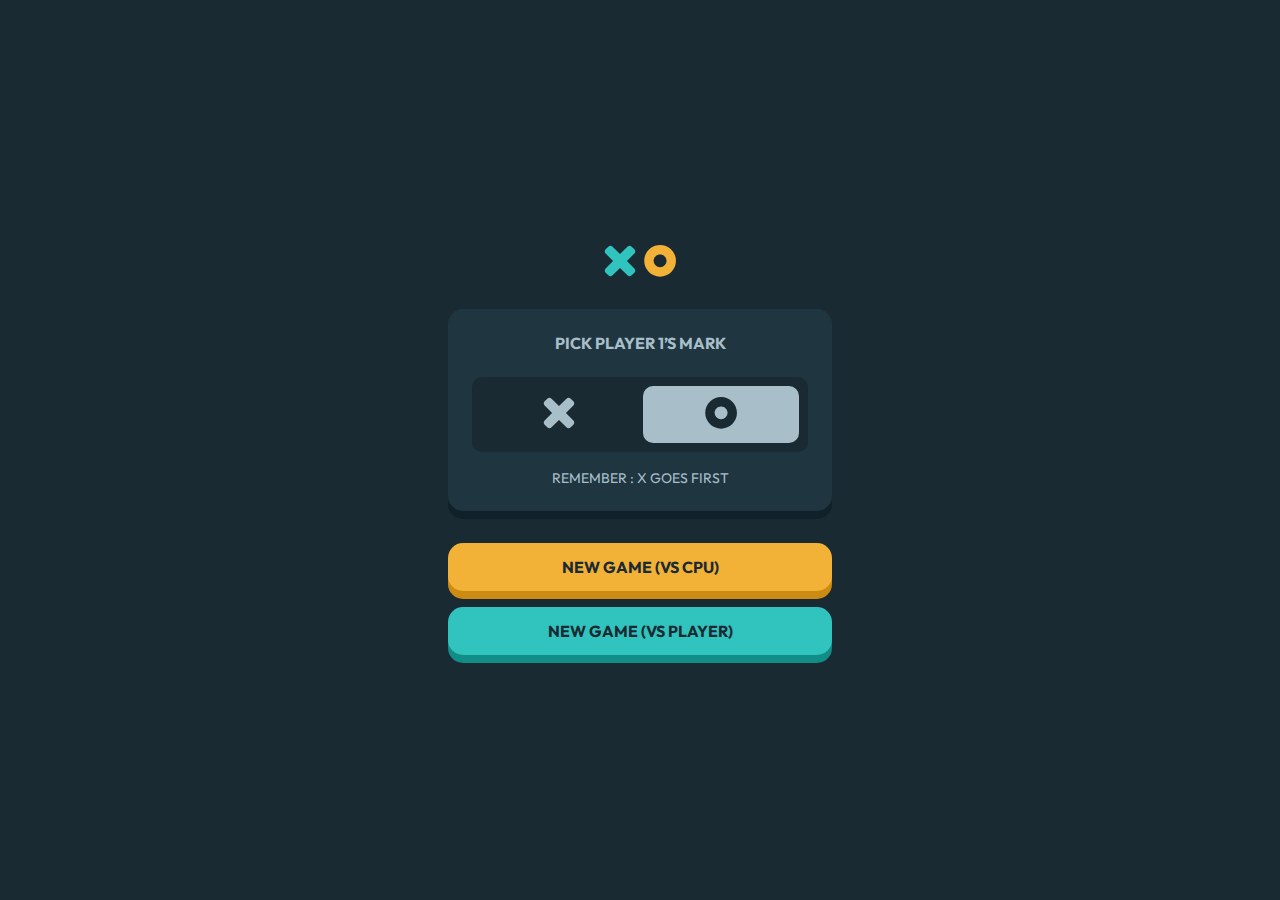
==== index.html @ 4eef0d19 "feat (app) : first commit" ====
<!DOCTYPE html>
<html lang="en">
	<head>
		<meta charset="UTF-8" />
		<meta name="viewport" content="width=device-width, initial-scale=1.0" />
		<title>tic-tac-toe</title>
		<link rel="stylesheet" href="./style.css" />
	</head>
	<body>
		<main>
			<div class="f-r">
				<img src="./assets/cross.svg" alt="cross" />
				<img src="./assets/circle.svg" alt="circle" />
			</div>
			<section class="choose-player">
				<h1>PICK PLAYER 1’S MARK</h1>
				<div class="choose-div">
					<button class="choose-div-pion">
						<img src="./assets/cross-choose.svg" alt="cross" />
					</button>
					<button class="choose-div-pion choose">
						<img src="./assets/circle-choose.svg" alt="circle" />
					</button>
				</div>
                <p class="remember">REMEMBER : X GOES FIRST</p>
			</section>
            <section class="second-sect">
                <button class="cpu-btn">NEW GAME (VS CPU)</button>
                <button class="player-btn">NEW GAME  (VS PLAYER)</button>
            </section>
		</main>
	</body>
</html>
---- style.css ----
@import url("https://fonts.googleapis.com/css2?family=Outfit:wght@100..900&display=swap");
* {
	padding: 0;
	margin: 0;
	box-sizing: border-box;
	font-family: "Outfit", serif;
}
body {
    display: flex;
    align-items: center;
    justify-content: center;
    height: 100vh;
	background-color: #1a2a33;
}
.f-r {
	display: flex;
	align-items: center;
	justify-content: center;
	flex-direction: row;
	gap: 8px;
	margin-bottom: 32px;
}
.choose-player {
	display: flex;
	align-items: center;
	justify-content: center;
	flex-direction: column;
	background-color: #1f3641;
	border-radius: 15px;
	-webkit-box-shadow: 0px 8px 0px 0px #10212a;
	box-shadow: 0px 8px 0px 0px #10212a;
	padding: 24px;
    width: 100%;
    margin-bottom: 32px;
}
h1 {
	color: #a8bfc9;
	font-weight: 700;
	font-size: 16px;
	text-align: center;
}
.choose-div {
	display: flex;
	flex-direction: row;
	gap: 5px;
	padding: 9px;
    width: 100%;
	background-color: #1a2a33;
	border-radius: 10px;
	margin: 24px 0 17px 0;
}
.choose-div-pion {
	cursor: pointer;
	padding: 11px 50px;
    width: 100%;
	background-color: transparent;
	border: none;
}
.choose {
	background-color: #a8bfc9;
	border: none;
	border-radius: 10px;
}
.remember {
	font-weight: 400;
	font-size: 14px;
	color: #a8bfc9;
}
.second-sect {
	display: flex;
	flex-direction: column;
	gap: 1rem;
}
.cpu-btn,
.player-btn {
    width: 100%;
    padding: 14px 0;
    cursor: pointer;
	color: #1a2a33;
	font-size: 16px;
	font-weight: 700;
    border: none;
    border-radius: 15px;
}
.cpu-btn {
	background-color: #f2b137;
	-webkit-box-shadow: 0px 8px 0px 0px #CC8B13;
	box-shadow: 0px 8px 0px 0px #CC8B13;
}
.player-btn {
	background-color: #31C3BD;
	-webkit-box-shadow: 0px 8px 0px 0px #118C87;
	box-shadow: 0px 8px 0px 0px #118C87;
}

@media screen and (min-width: 376px) {
    main {
        width: 50%;
    }
}

@media screen and (min-width: 768px) {
    main {
        width: 30%;
    }
}
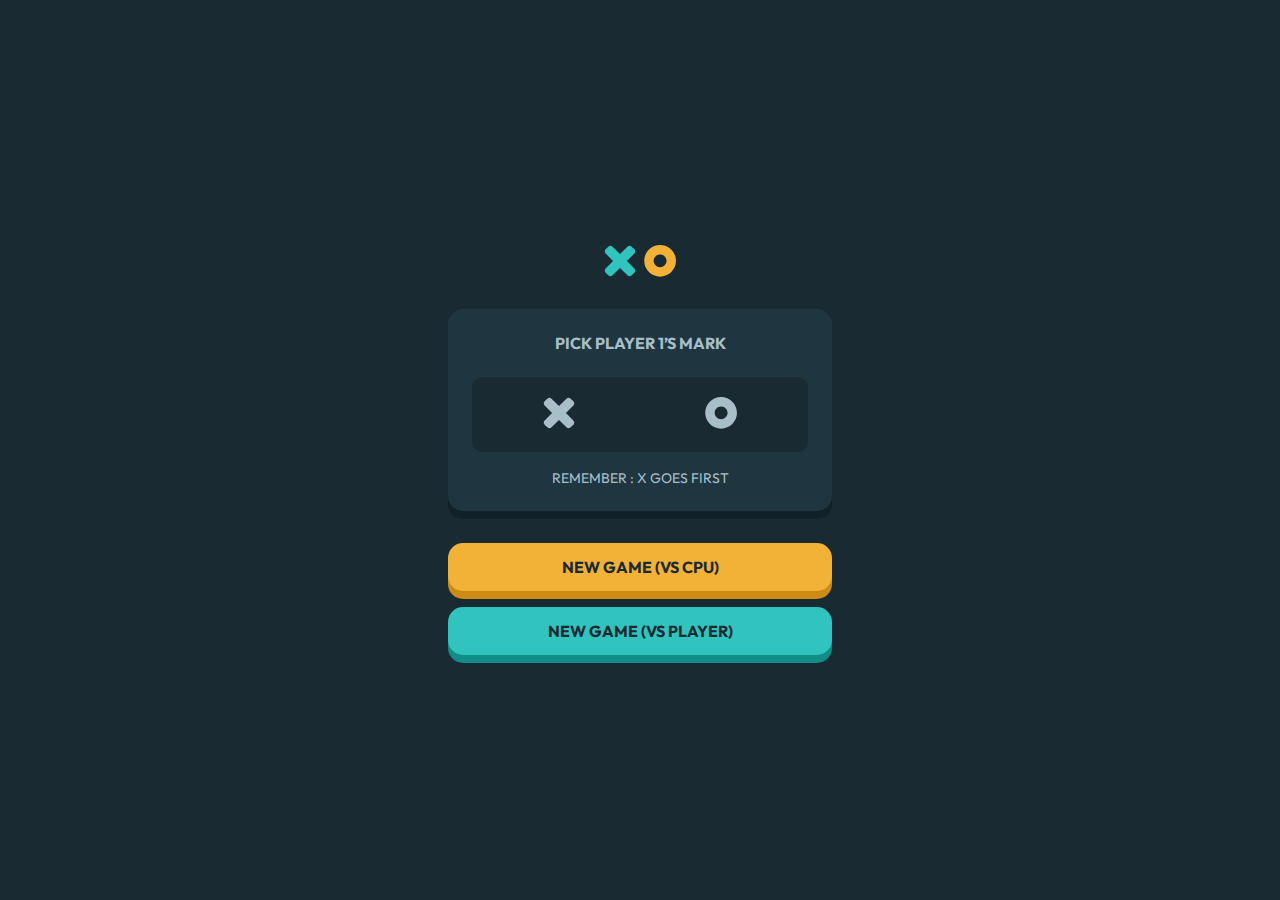
==== commit 5374c8ba: "feat (app) : commit" ====
--- a/index.html
+++ b/index.html
@@ -1,33 +1,44 @@
 <!DOCTYPE html>
 <html lang="en">
-	<head>
-		<meta charset="UTF-8" />
-		<meta name="viewport" content="width=device-width, initial-scale=1.0" />
-		<title>tic-tac-toe</title>
-		<link rel="stylesheet" href="./style.css" />
-	</head>
-	<body>
-		<main>
-			<div class="f-r">
-				<img src="./assets/cross.svg" alt="cross" />
-				<img src="./assets/circle.svg" alt="circle" />
-			</div>
-			<section class="choose-player">
-				<h1>PICK PLAYER 1’S MARK</h1>
-				<div class="choose-div">
-					<button class="choose-div-pion">
-						<img src="./assets/cross-choose.svg" alt="cross" />
-					</button>
-					<button class="choose-div-pion choose">
-						<img src="./assets/circle-choose.svg" alt="circle" />
-					</button>
-				</div>
-                <p class="remember">REMEMBER : X GOES FIRST</p>
-			</section>
-            <section class="second-sect">
-                <button class="cpu-btn">NEW GAME (VS CPU)</button>
-                <button class="player-btn">NEW GAME  (VS PLAYER)</button>
-            </section>
-		</main>
-	</body>
+  <head>
+    <meta charset="UTF-8" />
+    <meta name="viewport" content="width=device-width, initial-scale=1.0" />
+    <title>tic-tac-toe</title>
+    <link rel="stylesheet" href="./style.css" />
+  </head>
+  <body>
+    <main>
+      <div class="f-r">
+        <img src="./assets/cross.svg" alt="cross" />
+        <img src="./assets/circle.svg" alt="circle" />
+      </div>
+      <section class="choose-player">
+        <h1>PICK PLAYER 1’S MARK</h1>
+        <div class="choose-div">
+          <button class="choose-div-pion" id="choose-div-pion-cross">
+            <img
+              src="./assets/cross-choose.svg"
+              alt="cross"
+              id="cross-choose-active"
+            />
+          </button>
+          <button class="choose-div-pion" id="choose-div-pion-circle">
+            <img
+              src="./assets/circle-choose.svg"
+              alt="circle"
+              id="circle-choose-active"
+            />
+          </button>
+        </div>
+        <p class="remember">REMEMBER : X GOES FIRST</p>
+      </section>
+      <section class="second-sect">
+        <button class="cpu-btn">NEW GAME (VS CPU)</button>
+        <a href="./start.html"
+          ><button class="player-btn">NEW GAME (VS PLAYER)</button></a
+        >
+      </section>
+    </main>
+    <script src="./option.js"></script>
+  </body>
 </html>
--- a/style.css
+++ b/style.css
@@ -39,6 +39,10 @@
 	font-size: 16px;
 	text-align: center;
 }
+a {
+	text-decoration: none;
+	color: #1A2A33;
+}
 .choose-div {
 	display: flex;
 	flex-direction: row;
@@ -53,7 +57,7 @@
 	cursor: pointer;
 	padding: 11px 50px;
     width: 100%;
-	background-color: transparent;
+	background-color: #1a2a33;
 	border: none;
 }
 .choose {
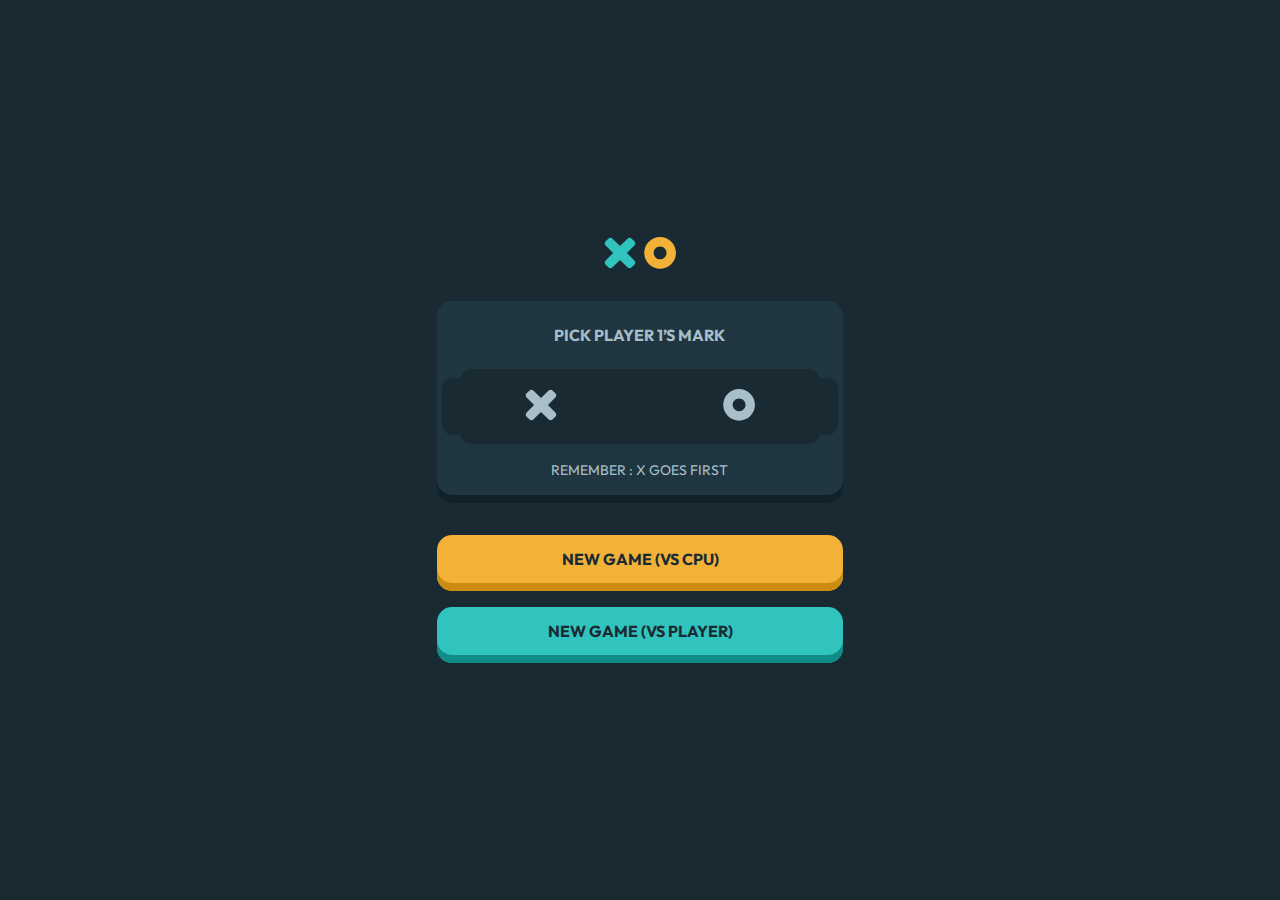
==== commit 6307a0b3: "feat (app) : finished" ====
--- a/index.html
+++ b/index.html
@@ -7,8 +7,9 @@
     <link rel="stylesheet" href="./style.css" />
   </head>
   <body>
-    <main>
-      <div class="f-r">
+    <div class="truc" id="truc"></div>
+    <div class="menu-game" id="menu-game">
+      <div class="f-r-main">
         <img src="./assets/cross.svg" alt="cross" />
         <img src="./assets/circle.svg" alt="circle" />
       </div>
@@ -34,11 +35,85 @@
       </section>
       <section class="second-sect">
         <button class="cpu-btn">NEW GAME (VS CPU)</button>
-        <a href="./start.html"
-          ><button class="player-btn">NEW GAME (VS PLAYER)</button></a
-        >
+        <button class="player-btn" id="player-btn">NEW GAME (VS PLAYER)</button>
       </section>
-    </main>
-    <script src="./option.js"></script>
+    </div>
+    <div class="play-game">
+      <header>
+        <div class="f-r">
+          <img src="./assets/cross.svg" alt="cross" />
+          <img src="./assets/circle.svg" alt="circle" />
+        </div>
+        <div class="div-turn">
+          <img src="./assets/cross.svg" alt="cross-turn" id="cross-turn" />
+          <p class="div-turn-para">TURN</p>
+        </div>
+        <button class="back-btn" id="back-btn">
+          <img src="./assets/Redo.svg" alt="redo" />
+        </button>
+      </header>
+      <main>
+        <div class="container">
+          <button class="btn-pion"><img src="" alt="" id="pion" /></button>
+          <button class="btn-pion"><img src="" alt="" id="pion" /></button>
+          <button class="btn-pion"><img src="" alt="" id="pion" /></button>
+          <button class="btn-pion"><img src="" alt="" id="pion" /></button>
+          <button class="btn-pion"><img src="" alt="" id="pion" /></button>
+          <button class="btn-pion"><img src="" alt="" id="pion" /></button>
+          <button class="btn-pion"><img src="" alt="" id="pion" /></button>
+          <button class="btn-pion"><img src="" alt="" id="pion" /></button>
+          <button class="btn-pion"><img src="" alt="" id="pion" /></button>
+        </div>
+        <div class="players-row">
+          <div class="players-div blue">
+            <p class="players-div-para">X (P2)</p>
+            <p class="score" id="cross-score">0</p>
+          </div>
+          <div class="players-div gray">
+            <p class="players-div-para">TIES</p>
+            <p class="score" id="score-tied">0</p>
+          </div>
+          <div class="players-div orange">
+            <p class="players-div-para">O (P1)</p>
+            <p class="score" id="circle-score">0</p>
+          </div>
+        </div>
+      </main>
+    </div>
+    <section class="round-sect" id="round-sect">
+      <p class="player-win" id="player-win"></p>
+      <div class="round-r" id="round-r">
+        <img src="" alt="circle-round" id="pion-round" />
+        <h2 id="heading-two">TAKES THE ROUND</h2>
+      </div>
+      <div class="btns-round">
+        <button class="quit btn-truc" id="quit">QUIT</button>
+        <button class="next-round btn-truc" id="next-round">NEXT ROUND</button>
+      </div>
+    </section>
+    <section class="round-sect-tied" id="round-sect-tied">
+      <p class="player-win" id="player-win"></p>
+      <div class="round-r" id="round-r">
+        <h2 id="heading-two-tied">TAKES THE ROUND</h2>
+      </div>
+      <div class="btns-round">
+        <button class="quit btn-truc" id="quit">QUIT</button>
+        <button class="next-round btn-truc" id="next-round-tied">
+          NEXT ROUND
+        </button>
+      </div>
+    </section>
+    <section class="round-sect-back" id="round-sect-back">
+      <p class="player-win" id="player-win"></p>
+      <div class="round-r" id="round-r">
+        <h2 id="heading-two-back">TAKES THE ROUND</h2>
+      </div>
+      <div class="btns-round">
+        <button class="quit btn-truc-back" id="no-back"></button>
+        <button class="next-round btn-truc-back" id="yes-back"></button>
+      </div>
+    </section>
+    <script src="option.js"></script>
+    <script src="main.js"></script>
   </body>
 </html>
--- a/style.css
+++ b/style.css
@@ -1,110 +1,406 @@
 @import url("https://fonts.googleapis.com/css2?family=Outfit:wght@100..900&display=swap");
 * {
-	padding: 0;
-	margin: 0;
-	box-sizing: border-box;
-	font-family: "Outfit", serif;
-}
+  padding: 0;
+  margin: 0;
+  box-sizing: border-box;
+  font-family: "Outfit", serif;
+}
+html {
+  height: 100vh;
+}
+/* .play-game {
+	display: none;
+} */
 body {
-    display: flex;
-    align-items: center;
-    justify-content: center;
-    height: 100vh;
-	background-color: #1a2a33;
+  display: flex;
+  align-items: center;
+  justify-content: center;
+  height: 100vh;
+  flex-direction: column;
+  z-index: 0;
+  background-color: #1a2a33;
+}
+.menu-game {
+  display: none;
+}
+.round-sect,
+.round-sect-tied,
+.round-sect-back {
+  display: none;
+}
+header {
+  display: flex;
+  flex-direction: row;
+  align-items: center;
+  justify-content: center;
+  padding: 24px 23px 64px 24px;
 }
 .f-r {
-	display: flex;
-	align-items: center;
-	justify-content: center;
-	flex-direction: row;
-	gap: 8px;
-	margin-bottom: 32px;
+  padding-right: 46px;
+}
+.div-turn {
+  display: flex;
+  flex-direction: row;
+  align-items: center;
+  background-color: #1f3641;
+  padding: 9px 15px 12px 15px;
+  box-shadow: 0px -4px 0px 0px rgba(16, 33, 42, 1) inset;
+  border-radius: 5px;
+  gap: 9px;
+  margin-right: 74px;
+}
+.div-turn-para {
+  color: #a8bfc9;
+  font-size: 14px;
+  font-weight: 700;
+}
+img[alt="cross-turn"] {
+  height: 16px;
+  width: 16px;
+}
+img[alt="cross"],
+img[alt="circle"] {
+  height: 32px;
+}
+.back-btn {
+  padding: 12px;
+  background-color: #a8bfc9;
+  border: none;
+  border-radius: 5px;
+  box-shadow: 0px -4px 0px 0px rgba(107, 137, 151, 1) inset;
+}
+.container {
+  display: grid;
+  grid-template-columns: repeat(3, 88px);
+  grid-template-rows: repeat(3, 88px);
+  gap: 20px;
+  justify-content: center;
+  padding: 0 24px;
+  padding-bottom: 20px;
+}
+.btn-pion {
+  border: none;
+  border-radius: 10px;
+  box-shadow: 0px -8px 0px 0px rgba(16, 33, 42, 1) inset;
+  background-color: #1f3641;
+}
+.players-row {
+  display: flex;
+  flex-direction: row;
+  justify-content: center;
+  padding: 0 24px;
+  gap: 20px;
+}
+.players-div {
+  display: flex;
+  flex-direction: column;
+  align-items: center;
+}
+.blue {
+  background-color: #31c3bd;
+  padding: 12px 22px;
+  border-radius: 10px;
+}
+.gray {
+  background-color: #a8bfc9;
+  padding: 12px 29px;
+  border-radius: 10px;
+}
+.orange {
+  background-color: #f2b137;
+  padding: 12px 22px;
+  border-radius: 10px;
+}
+.players-div-para {
+  color: #1a2a33;
+  font-size: 14px;
+  font-weight: 400;
+}
+.score {
+  color: #1a2a33;
+  font-size: 24px;
+  font-weight: 700;
+}
+
+img[alt="cross-turn"],
+img[alt="circle-turn"] {
+  height: 16px;
+}
+
+/* Menu-Game */
+.menu-game {
+  position: absolute;
+  top: 0;
+  bottom: 0;
+  left: 0;
+  right: 0;
+  display: flex;
+  flex-direction: column;
+  justify-content: center;
+  padding: 0 24px;
+  background-color: #1a2a33;
+}
+.f-r-main {
+  display: flex;
+  align-items: center;
+  justify-content: center;
+  gap: 8px;
+  padding-bottom: 32px;
 }
 .choose-player {
-	display: flex;
-	align-items: center;
-	justify-content: center;
-	flex-direction: column;
-	background-color: #1f3641;
-	border-radius: 15px;
-	-webkit-box-shadow: 0px 8px 0px 0px #10212a;
-	box-shadow: 0px 8px 0px 0px #10212a;
-	padding: 24px;
-    width: 100%;
-    margin-bottom: 32px;
+  display: flex;
+  flex-direction: column;
+  align-items: center;
+  background-color: #1f3641;
+  box-shadow: 0px -8px 0px 0px rgba(16, 33, 42, 1) inset;
+  padding: 24px;
+  border-radius: 15px;
+  margin-bottom: 32px;
 }
 h1 {
-	color: #a8bfc9;
-	font-weight: 700;
-	font-size: 16px;
-	text-align: center;
-}
-a {
-	text-decoration: none;
-	color: #1A2A33;
+  color: #a8bfc9;
+  font-size: 16px;
+  font-weight: 700;
+  padding-bottom: 24px;
 }
 .choose-div {
-	display: flex;
-	flex-direction: row;
-	gap: 5px;
-	padding: 9px;
-    width: 100%;
-	background-color: #1a2a33;
-	border-radius: 10px;
-	margin: 24px 0 17px 0;
+  display: flex;
+  flex-direction: row;
+  justify-content: center;
+  margin-bottom: 17px;
+  background-color: #1a2a33;
+  border-radius: 10px;
+  padding: 9px 8px;
+  width: 100%;
 }
 .choose-div-pion {
-	cursor: pointer;
-	padding: 11px 50px;
-    width: 100%;
-	background-color: #1a2a33;
-	border: none;
+  background-color: #1a2a33;
+  border-radius: 10px;
+  border: none;
+  padding: 11px 50px;
 }
 .choose {
-	background-color: #a8bfc9;
-	border: none;
-	border-radius: 10px;
+  background-color: #a8bfc9;
 }
 .remember {
-	font-weight: 400;
-	font-size: 14px;
-	color: #a8bfc9;
+  font-size: 14px;
+  font-weight: 400;
+  color: #a8bfc9;
 }
 .second-sect {
-	display: flex;
-	flex-direction: column;
-	gap: 1rem;
+  display: flex;
+  flex-direction: column;
+  gap: 16px;
 }
 .cpu-btn,
 .player-btn {
-    width: 100%;
-    padding: 14px 0;
-    cursor: pointer;
-	color: #1a2a33;
-	font-size: 16px;
-	font-weight: 700;
-    border: none;
-    border-radius: 15px;
+  display: flex;
+  align-items: center;
+  justify-content: center;
+  color: #1a2a33;
+  font-size: 16px;
+  font-weight: 700;
+  border-radius: 15px;
+  border: none;
 }
 .cpu-btn {
-	background-color: #f2b137;
-	-webkit-box-shadow: 0px 8px 0px 0px #CC8B13;
-	box-shadow: 0px 8px 0px 0px #CC8B13;
+  padding: 14px 4.75rem 22px 4.875rem;
+  background-color: #f2b137;
+  box-shadow: 0px -8px 0px 0px rgba(204, 139, 19, 1) inset;
 }
 .player-btn {
-	background-color: #31C3BD;
-	-webkit-box-shadow: 0px 8px 0px 0px #118C87;
-	box-shadow: 0px 8px 0px 0px #118C87;
+  padding: 14px 3.688rem 22px 3.813rem;
+  box-shadow: 0px -8px 0px 0px rgba(17, 140, 135, 1) inset;
+  background-color: #31c3bd;
 }
 
 @media screen and (min-width: 376px) {
-    main {
-        width: 50%;
-    }
-}
-
-@media screen and (min-width: 768px) {
-    main {
-        width: 30%;
-    }
-}+  .menu-game {
+    align-items: center;
+  }
+  .choose-player {
+    width: 64%;
+  }
+  .choose-div-pion {
+    padding: 11px 83px;
+  }
+  .second-sect {
+    width: 64%;
+  }
+}
+@media screen and (min-width: 769px) {
+  .choose-player {
+    width: 33%;
+  }
+  .choose-div-pion {
+    padding: 11px 83px;
+  }
+  .second-sect {
+    width: 33%;
+  }
+}
+/* Fin-Menu-Game */
+
+/* Win-Sect */
+.round-sect {
+  z-index: 2;
+  position: absolute;
+  display: none;
+  /* display: flex; */
+  align-items: center;
+  justify-content: center;
+  flex-direction: column;
+  background-color: #1f3641;
+  padding: 45px 0;
+  width: 100%;
+}
+.round-r {
+  display: flex;
+  flex-direction: row;
+  align-items: center;
+  gap: 8px;
+  padding-bottom: 32px;
+}
+.player-win {
+  font-weight: 700;
+  font-size: 16px;
+  color: #a8bfc9;
+  padding-bottom: 16px;
+}
+h2 {
+  font-weight: 700;
+  font-size: 24px;
+}
+img[alt="circle-round"],
+img[alt="cross-round"] {
+  height: 30px;
+}
+.btns-round {
+  display: flex;
+  flex-direction: row;
+  gap: 1rem;
+}
+.btn-truc {
+  display: flex;
+  align-items: center;
+  justify-content: center;
+  border: none;
+  border-radius: 10px;
+  font-weight: 700;
+  font-size: 16px;
+  color: #1a2a33;
+}
+.quit {
+  background-color: #a8bfc9;
+  padding: 15px 16px 17px 17px;
+  box-shadow: 0px -4px 0px 0px rgba(107, 137, 151, 1) inset;
+}
+.next-round {
+  background-color: #f2b137;
+  padding: 15px 16px 17px 17px;
+  box-shadow: 0px -4px 0px 0px rgba(204, 139, 19, 1) inset;
+}
+
+@media screen and (min-width: 376px) {
+  .round-r {
+    gap: 24px;
+  }
+  h2 {
+    font-weight: 700;
+    font-size: 40px;
+  }
+  img[alt="circle-round"],
+  img[alt="cross-round"] {
+    height: 64px;
+  }
+}
+/* Fin-Win-Sect */
+
+/* Tied-Sect */
+
+.round-sect-tied {
+  z-index: 2;
+  position: absolute;
+  display: none;
+  /* display: flex; */
+  align-items: center;
+  justify-content: center;
+  flex-direction: column;
+  background-color: #1f3641;
+  padding: 45px 0;
+  width: 100%;
+}
+/* Fin-Tied-Sect */
+
+/* Return-Sect */
+
+.round-sect-back {
+  z-index: 2;
+  position: absolute;
+  align-items: center;
+  justify-content: center;
+  flex-direction: column;
+  background-color: #1f3641;
+  padding: 45px 0;
+  width: 100%;
+}
+.btn-truc-back {
+  display: flex;
+  align-items: center;
+  justify-content: center;
+  border: none;
+  border-radius: 10px;
+  font-weight: 700;
+  font-size: 16px;
+  color: #1a2a33;
+}
+/* Fin-Return-Sect */
+
+.truc {
+	display: none;
+	position: absolute;
+	top: 0;
+	left: 0;
+	bottom: 0;
+	right: 0;
+	background-color: #000000;
+	opacity: 50%;
+}
+
+@media screen and (min-width: 376px) {
+  header {
+    padding-bottom: 19px;
+  }
+  .f-r {
+    padding-right: 5.313rem;
+  }
+  .div-turn {
+    margin-right: 6.75rem;
+    padding-left: 30px;
+    padding-right: 30px;
+  }
+  .container {
+    display: grid;
+    grid-template-columns: repeat(3, 132px);
+    grid-template-rows: repeat(3, 132px);
+  }
+  .blue {
+    background-color: #31c3bd;
+    padding: 13px 48px 11px 48px;
+    border-radius: 10px;
+  }
+  .gray {
+    background-color: #a8bfc9;
+    padding: 13px 54px 11px 53px;
+    border-radius: 10px;
+  }
+  .orange {
+    background-color: #f2b137;
+    padding: 13px 48px 11px 48px;
+    border-radius: 10px;
+  }
+  img[alt="cross-play"],
+  img[alt="circle-play"] {
+    height: 64px;
+  }
+}
